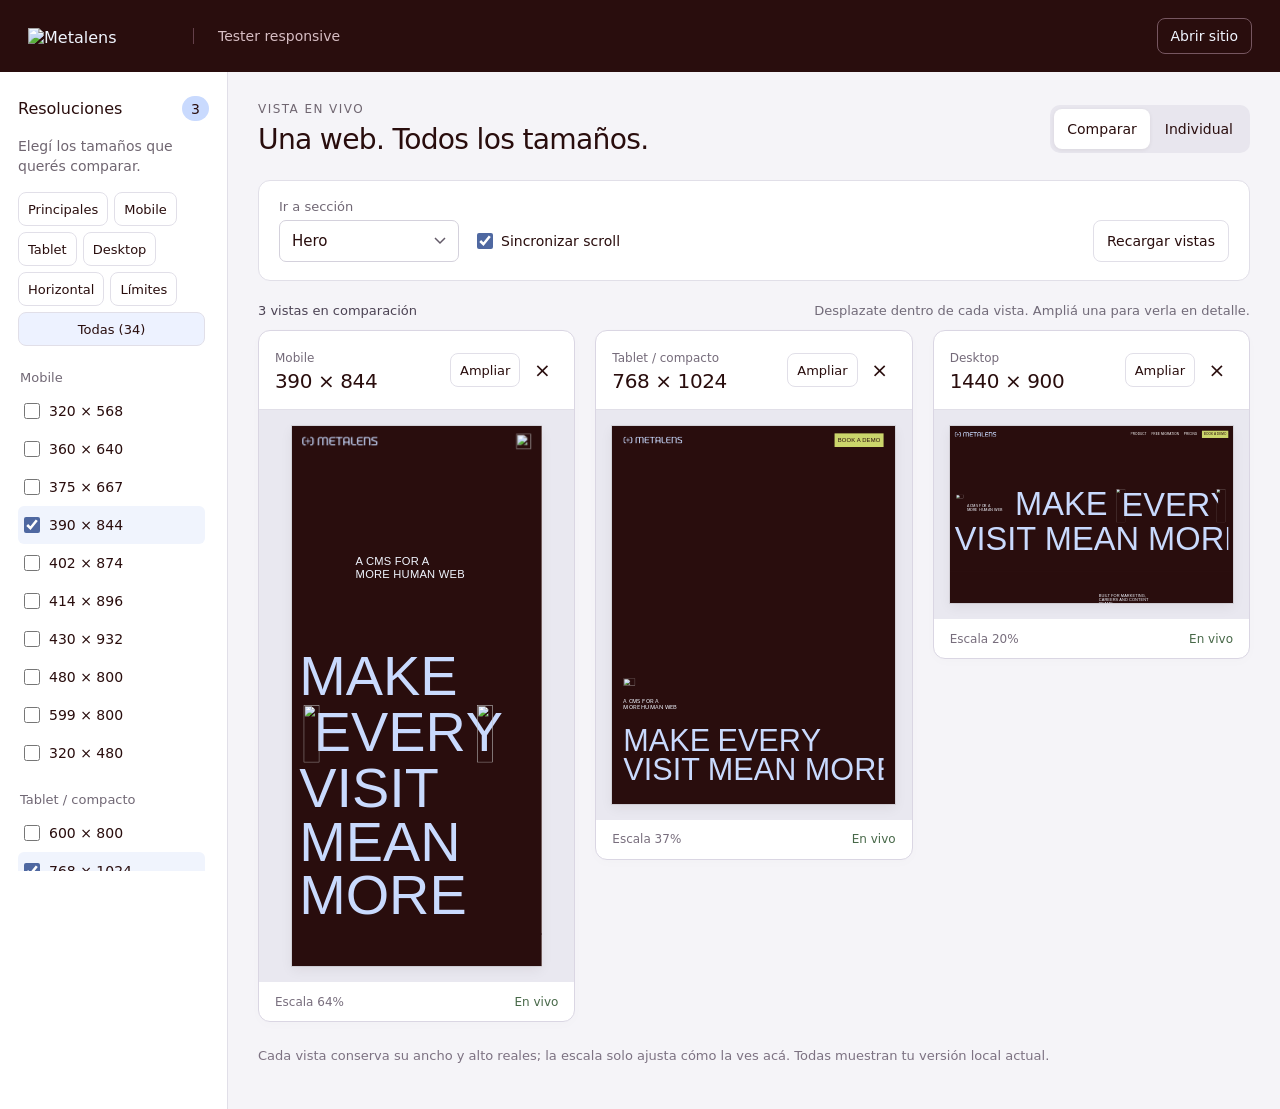
==== tester/index.html @ 81a1927f "Merge 984ba3e3f23ee6420b0bbab98e774f384e319c1e into 49c7dfd375e68a1fa26873f1d425485937200292" ====
<!doctype html>
<html lang="es">
<head>
  <meta charset="utf-8" />
  <meta name="viewport" content="width=device-width, initial-scale=1" />
  <title>Metalens · Tester responsive</title>
  <link rel="stylesheet" href="tester.css" />
  <script src="tester.js" defer></script>
</head>
<body>
  <header class="topbar">
    <div class="brand"><img src="../assets/logo.svg" alt="Metalens" width="141" height="16" /><span>Tester responsive</span></div>
    <a class="site-link" href="../" target="_blank" rel="noopener">Abrir sitio</a>
  </header>

  <div class="app-layout">
    <aside class="sidebar">
      <details id="presets-panel" open>
        <summary>Resoluciones <span id="selection-count">3</span></summary>
        <div class="preset-content">
          <p class="sidebar-help">Elegí los tamaños que querés comparar.</p>
          <div class="quick-sets" aria-label="Grupos de resoluciones">
            <button type="button" data-set="main">Principales</button>
            <button type="button" data-set="mobile">Mobile</button>
            <button type="button" data-set="tablet">Tablet</button>
            <button type="button" data-set="desktop">Desktop</button>
            <button type="button" data-set="landscape">Horizontal</button>
            <button type="button" data-set="breakpoints">Límites</button>
            <button type="button" data-set="all">Todas (34)</button>
          </div>
          <div id="preset-list"></div>
        </div>
      </details>
    </aside>

    <main>
      <div class="workspace-heading">
        <div><p class="eyebrow">VISTA EN VIVO</p><h1>Una web. Todos los tamaños.</h1></div>
        <div class="view-switch" aria-label="Modo de visualización">
          <button type="button" id="compare-mode" aria-pressed="true">Comparar</button>
          <button type="button" id="single-mode" aria-pressed="false">Individual</button>
        </div>
      </div>

      <div class="toolbar">
        <label class="section-field">Ir a sección
          <select id="section-select">
            <option value="hero">Hero</option><option value="intro">Introducción</option>
            <option value="person">Personas</option><option value="product">Producto</option>
            <option value="migration">Migración</option><option value="pricing">Pricing</option>
            <option value="faq">FAQs</option><option value="demo">Demo y footer</option>
          </select>
        </label>
        <label class="sync-control"><input type="checkbox" id="sync-scroll" checked /><span>Sincronizar scroll</span></label>
        <button type="button" id="reload-previews" class="secondary">Recargar vistas</button>
      </div>

      <form id="size-controls" class="size-controls" hidden>
        <label>Resolución<select id="device-select"></select></label>
        <label>Ancho<input id="custom-width" type="number" min="200" max="3840" step="1" required value="390" /></label>
        <span class="times" aria-hidden="true">×</span>
        <label>Alto<input id="custom-height" type="number" min="200" max="3840" step="1" required value="844" /></label>
        <button type="submit" class="primary">Aplicar</button>
        <button type="button" id="rotate-size" class="secondary">Girar</button>
        <label>Escala<select id="zoom-select"><option value="fit">Ajustar</option><option value="0.5">50%</option><option value="0.75">75%</option><option value="1">100%</option></select></label>
        <button type="button" id="add-comparison" class="secondary">Sumar a comparación</button>
      </form>

      <div class="workspace-meta"><p id="view-description">3 vistas en comparación</p><p>Desplazate dentro de cada vista. <span id="scale-help">Ampliá una para verla en detalle.</span></p></div>
      <div id="preview-grid" class="preview-grid"></div>
      <div id="empty-state" class="empty-state" hidden><h2>Elegí una resolución para empezar</h2><p>Podés marcar varias o cargar las 34 de la revisión de QA.</p><button type="button" class="primary" data-set="main">Ver principales</button></div>
      <p class="tester-note">Cada vista conserva su ancho y alto reales; la escala solo ajusta cómo la ves acá. Todas muestran tu versión local actual.</p>
      <p id="announcement" class="sr-only" role="status" aria-live="polite"></p>
    </main>
  </div>
</body>
</html>
---- tester/tester.css ----
@font-face { font-family: Supreme; src: url('../fonts/Supreme-Regular.otf') format('opentype'); font-weight: 400; font-display: swap; }
@font-face { font-family: Supreme; src: url('../fonts/Supreme-Medium.otf') format('opentype'); font-weight: 500; font-display: swap; }
:root { font-family: Supreme, system-ui, sans-serif; color: #290d0d; background: #f5f4f8; font-size: 16px; --ink: #290d0d; --sky: #c9dafe; --line: #e1dfe8; }
* { box-sizing: border-box; }
body { margin: 0; }
button, input, select { font: inherit; }
button, a, input, select, summary { -webkit-tap-highlight-color: transparent; }
button, summary { cursor: pointer; }
button { border: 1px solid var(--line); border-radius: 8px; background: #fff; color: var(--ink); min-height: 40px; padding: 8px 13px; font-size: .875rem; font-weight: 500; }
button:hover { background: #edf2ff; border-color: #a8b9dc; }
button:focus-visible, a:focus-visible, summary:focus-visible, input:focus-visible, select:focus-visible { outline: 3px solid #5074b7; outline-offset: 3px; }
button.primary { background: var(--ink); border-color: var(--ink); color: white; }
button.primary:hover { background: #51272d; }
button.secondary { background: transparent; }
button.secondary:hover { background: #fff; }
a { color: inherit; }
[hidden] { display: none !important; }
.topbar { height: 72px; padding: 0 28px; background: var(--ink); color: #f1f6ff; display: flex; align-items: center; justify-content: space-between; gap: 20px; position: sticky; top: 0; z-index: 10; }
.brand { display: flex; align-items: center; gap: 24px; }
.brand img { display: block; width: 141px; height: auto; }
.brand span { font-size: .875rem; color: #d6bdc3; border-left: 1px solid #64404a; padding-left: 24px; }
.site-link { text-decoration: none; padding: 9px 13px; border: 1px solid #765660; border-radius: 8px; font-size: .875rem; white-space: nowrap; }
.site-link:hover { background: #48212a; }
.app-layout { display: grid; grid-template-columns: 228px minmax(0, 1fr); }
.sidebar { background: white; border-right: 1px solid var(--line); padding: 24px 18px; }
.sidebar details { position: sticky; top: 96px; }
.sidebar summary { font-weight: 500; display: flex; align-items: center; justify-content: space-between; list-style: none; }
.sidebar summary::-webkit-details-marker { display: none; }
.sidebar summary span { display: inline-grid; place-items: center; border-radius: 20px; min-width: 27px; height: 25px; background: var(--sky); font-size: .875rem; }
.preset-content { max-height: calc(100dvh - 150px); overflow-y: auto; scrollbar-width: thin; padding-right: 4px; }
.sidebar-help { font-size: .875rem; line-height: 1.4; color: #706671; margin: 16px 0; }
.quick-sets { display: flex; flex-wrap: wrap; gap: 6px; margin-bottom: 24px; }
.quick-sets button { font-size: .8125rem; min-height: 34px; padding: 6px 9px; }
.quick-sets button[data-set="all"] { width: 100%; background: #edf2ff; }
.preset-group { border: 0; padding: 0; margin: 20px 0 0; }
.preset-group legend { color: #716875; font-size: .8125rem; font-weight: 500; margin-bottom: 7px; }
.preset-option { display: flex; gap: 9px; align-items: center; font-size: .875rem; min-height: 38px; padding: 5px 6px; border-radius: 6px; cursor: pointer; }
.preset-option:hover, .preset-option:has(input:checked) { background: #f0f4fd; }
input[type="checkbox"] { width: 16px; height: 16px; accent-color: #4f68a1; margin: 0; flex: none; }
.preset-option span { font-variant-numeric: tabular-nums; }
main { padding: 30px; min-width: 0; }
.workspace-heading { display: flex; align-items: center; justify-content: space-between; flex-wrap: wrap; gap: 20px; margin-bottom: 24px; }
.eyebrow { font-size: .75rem; font-weight: 500; letter-spacing: .12em; color: #706671; margin: 0 0 8px; }
h1 { font-size: clamp(1.6rem, 2.2vw, 2.2rem); line-height: 1.15; font-weight: 500; margin: 0; letter-spacing: -.025em; }
.view-switch { display: flex; padding: 4px; background: #e8e6ee; border-radius: 10px; gap: 2px; }
.view-switch button { background: transparent; border: 0; }
.view-switch button[aria-pressed="true"] { background: #fff; box-shadow: 0 1px 4px #290d0d12; }
.toolbar { display: flex; flex-wrap: wrap; align-items: end; gap: 18px; padding: 18px 20px; border: 1px solid var(--line); border-radius: 12px; background: #fff; }
label:has(select), .size-controls label { display: grid; gap: 6px; font-size: .8125rem; font-weight: 500; color: #716875; }
select, input[type="number"] { min-height: 42px; border: 1px solid #d4d1dc; border-radius: 7px; background-color: white; padding: 8px 12px; color: var(--ink); font-size: .9375rem; }
select { appearance: none; padding-right: 34px; background-image: url("data:image/svg+xml,%3Csvg xmlns='http://www.w3.org/2000/svg' width='12' height='8' viewBox='0 0 12 8'%3E%3Cpath d='m1 1 5 5 5-5' fill='none' stroke='%23645b69' stroke-width='1.5'/%3E%3C/svg%3E"); background-repeat: no-repeat; background-position: right 12px center; }
.section-field select { min-width: 180px; }
.sync-control { display: flex; align-items: center; gap: 8px; min-height: 42px; font-size: .875rem; cursor: pointer; }
#reload-previews { margin-left: auto; min-height: 42px; }
.size-controls { margin-top: 14px; padding: 18px 20px; border: 1px solid var(--line); border-radius: 12px; background: #eeeff6; display: flex; flex-wrap: wrap; align-items: end; gap: 10px; }
.size-controls input { width: 85px; }
.size-controls button { min-height: 42px; }
.times { align-self: end; padding-bottom: 12px; color: #817987; }
#device-select { max-width: 200px; }
.workspace-meta { display: flex; flex-wrap: wrap; align-items: center; justify-content: space-between; gap: 4px 16px; margin: 22px 0 12px; font-size: .8125rem; color: #726b79; }
.workspace-meta p { margin: 0; }
#view-description { color: #4c4354; font-weight: 500; }
.preview-grid { display: grid; grid-template-columns: repeat(auto-fit, minmax(min(100%, 290px), 1fr)); gap: 20px; align-items: start; }
.preview-grid.is-single { grid-template-columns: minmax(0, 1fr); }
.screen-card { min-width: 0; border: 1px solid #dad6e3; border-radius: 12px; background: white; box-shadow: 0 3px 12px #290d0d04; overflow: hidden; }
.screen-header { display: flex; gap: 12px; align-items: center; justify-content: space-between; padding: 16px; border-bottom: 1px solid var(--line); }
.screen-header h2 { margin: 3px 0 0; font-size: 1.25rem; font-weight: 500; letter-spacing: -.02em; font-variant-numeric: tabular-nums; }
.screen-category { color: #756b7a; font-size: .75rem; }
.screen-actions { display: flex; align-items: center; gap: 6px; }
.screen-actions button { min-height: 34px; padding: 6px 9px; font-size: .8125rem; }
.screen-actions .remove-view { border-color: transparent; font-size: 20px; line-height: 1; width: 32px; padding: 4px; }
.viewport-stage { padding: 16px; overflow: auto; background: #e9e8f0; scrollbar-width: thin; }
.viewport-canvas { position: relative; margin: 0 auto; background: #290d0d; box-shadow: 0 0 0 1px #00000015, 0 4px 12px #290d0d10; }
.viewport-canvas iframe { position: absolute; top: 0; left: 0; border: 0; display: block; transform-origin: 0 0; background: #290d0d; }
.screen-footer { display: flex; align-items: center; justify-content: space-between; gap: 8px; padding: 10px 16px; color: #786e7d; font-size: .75rem; min-height: 39px; }
.frame-status.is-ready { color: #476848; }
.empty-state { background: #fff; border: 1px dashed #bfb7cd; border-radius: 12px; text-align: center; padding: 65px 24px; }
.empty-state h2 { font-size: 1.5rem; font-weight: 500; }
.empty-state p { color: #766d7d; }
.tester-note { font-size: .8125rem; color: #7d7282; margin-top: 24px; line-height: 1.5; }
.sr-only { position: absolute; width: 1px; height: 1px; padding: 0; overflow: hidden; clip-path: inset(50%); white-space: nowrap; border: 0; }
@media (min-width: 1800px) { .preview-grid { grid-template-columns: repeat(auto-fit, minmax(360px, 1fr)); } }
@media (max-width: 900px) {
  .app-layout { grid-template-columns: 1fr; }
  .sidebar { border-right: 0; border-bottom: 1px solid var(--line); padding: 16px 20px; }
  .sidebar details { position: static; }
  .preset-content { max-height: 300px; }
  #preset-list { display: grid; grid-template-columns: repeat(auto-fit, minmax(180px, 1fr)); gap: 14px; }
  .quick-sets { margin-bottom: 0; }
  .quick-sets button[data-set="all"] { width: auto; }
  main { padding: 24px 20px; }
}
@media (max-width: 550px) {
  .topbar { padding: 0 16px; height: 64px; }
  .brand { gap: 0; }
  .brand span { display: none; }
  main { padding: 22px 14px; }
  .toolbar, .size-controls { padding: 14px; gap: 12px; }
  .section-field { flex: 1; }
  .section-field select { width: 100%; }
  #reload-previews { margin-left: 0; }
  .size-controls label:first-child { width: 100%; }
  #device-select { max-width: none; width: 100%; }
  .workspace-meta { gap: 8px; }
}
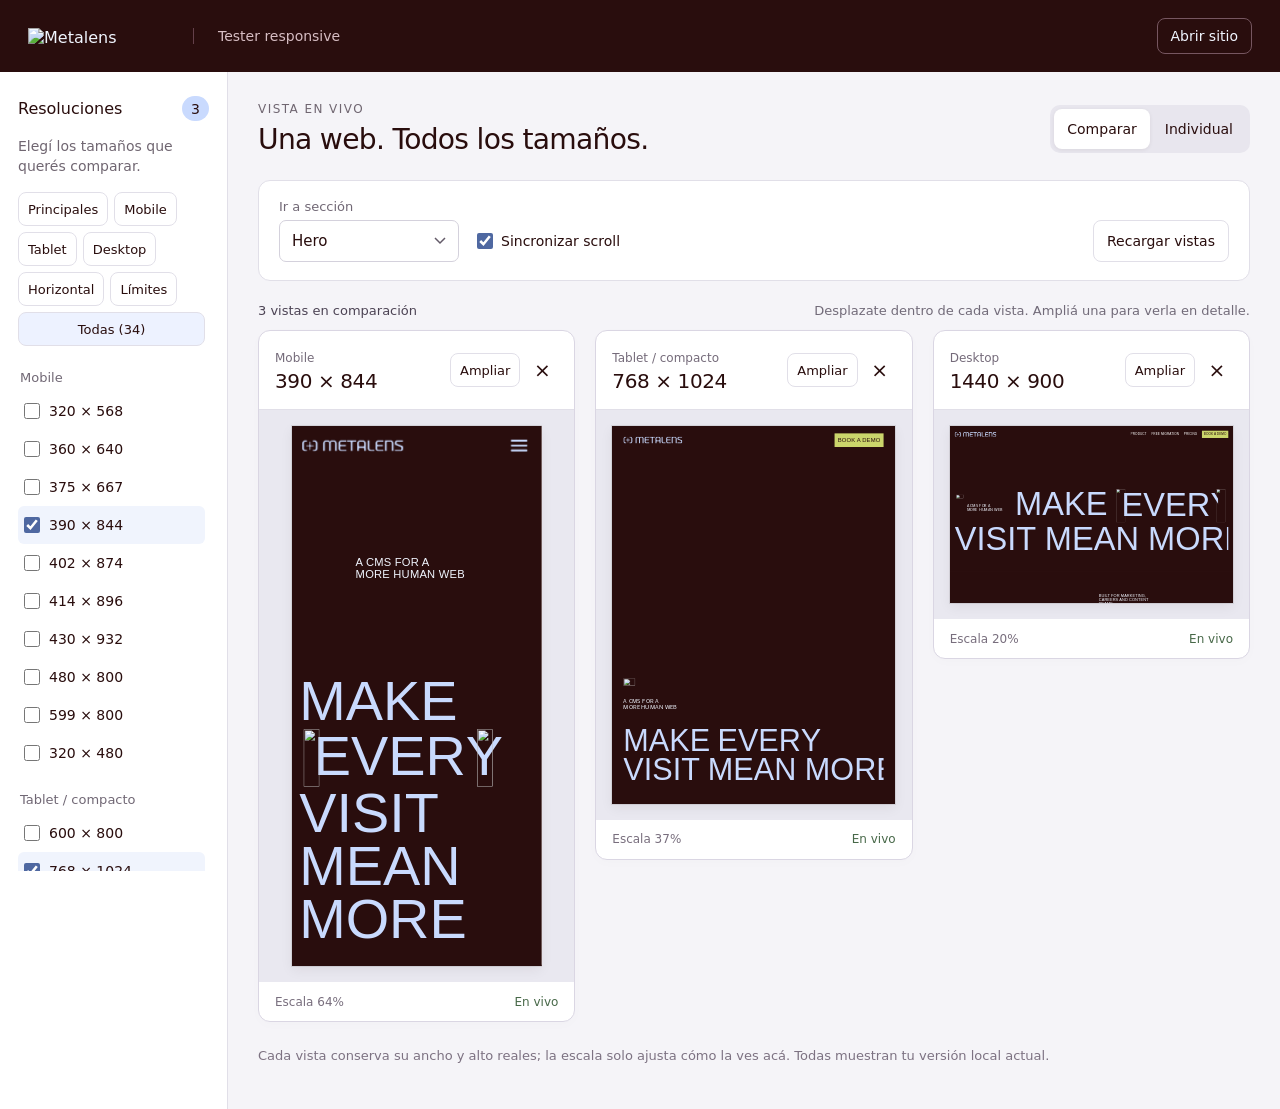
==== commit e8dc24e5: "Update Option B with animated Polymorphic module Use Option B as the main landing and align the Poly" ====
--- a/tester/index.html
+++ b/tester/index.html
@@ -47,7 +47,8 @@
           <select id="section-select">
             <option value="hero">Hero</option><option value="intro">Introducción</option>
             <option value="person">Personas</option><option value="product">Producto</option>
-            <option value="migration">Migración</option><option value="pricing">Pricing</option>
+            <option value="migration">Migración</option><option value="features">Features</option>
+            <option value="polymorphic">Personalización</option><option value="pricing">Pricing</option>
             <option value="faq">FAQs</option><option value="demo">Demo y footer</option>
           </select>
         </label>
